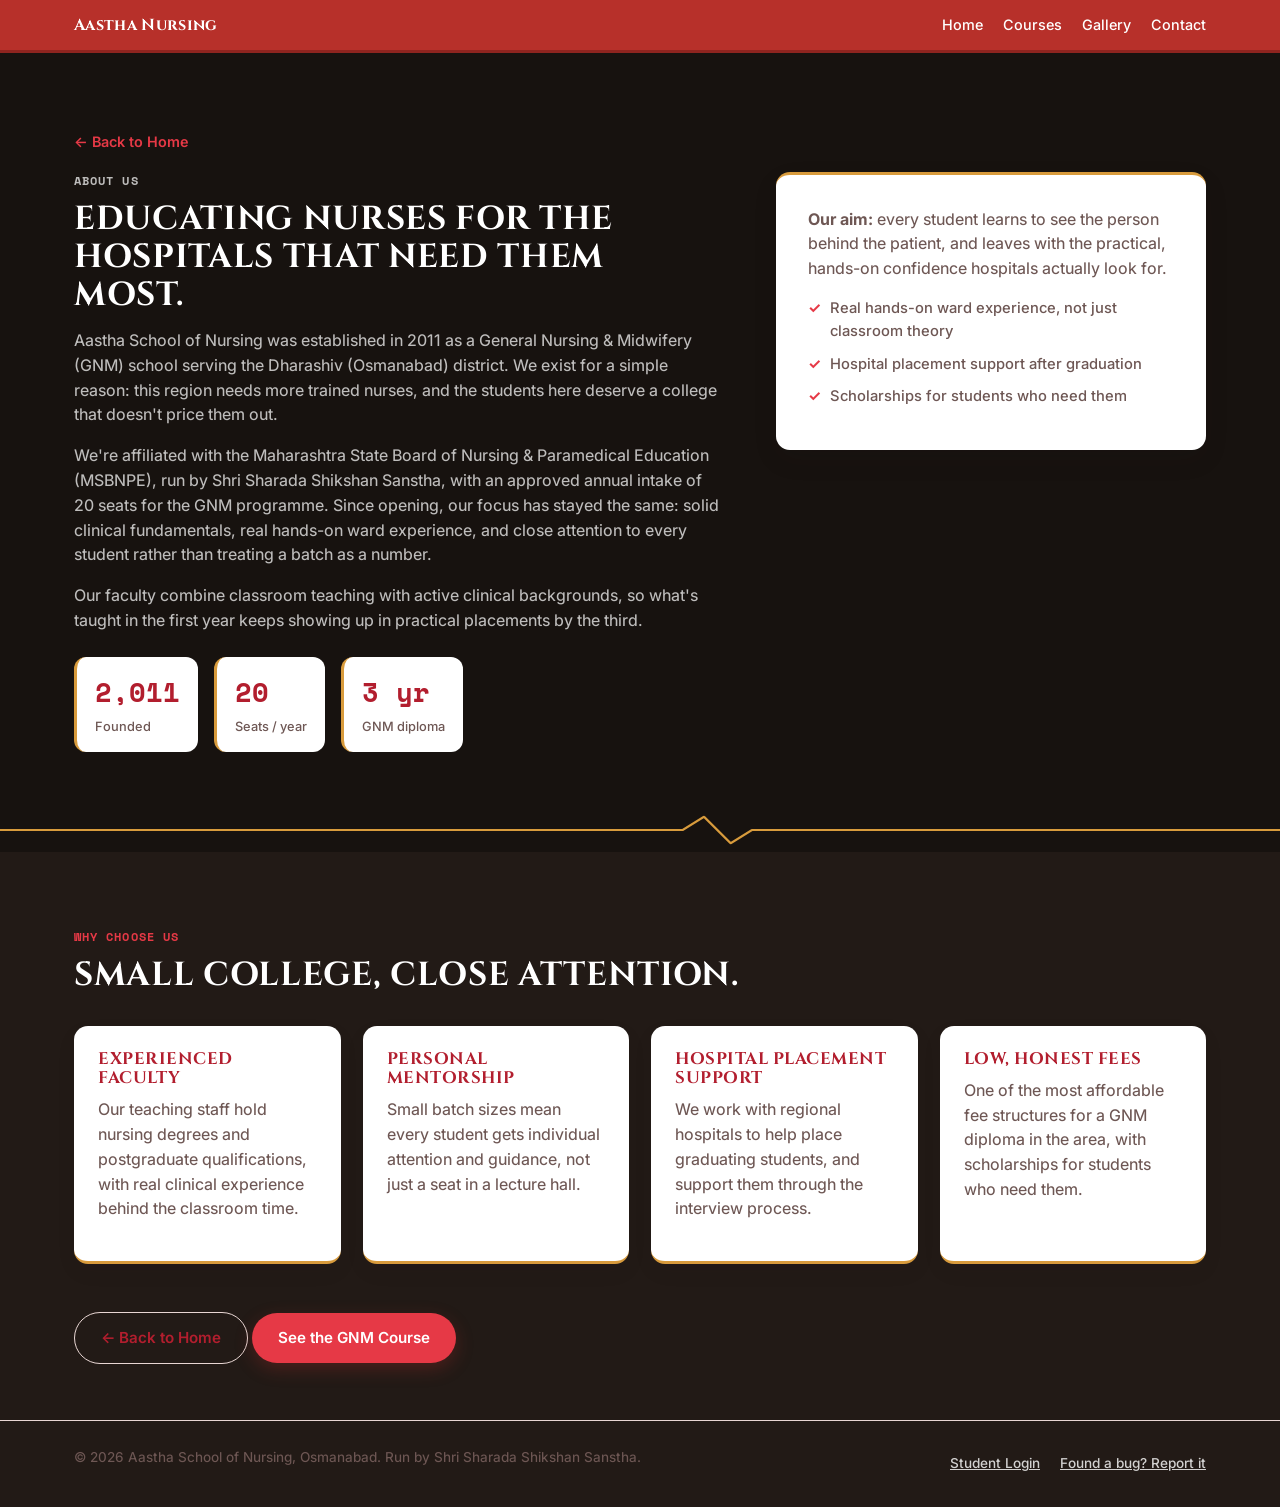
==== about.html @ f950ca06 "Add files via upload" ====
<!DOCTYPE html>
<html lang="en">
<head>
<meta charset="UTF-8">
<meta name="viewport" content="width=device-width, initial-scale=1.0">
<title>About Us — Aastha School of Nursing</title>
<meta name="description" content="About Aastha School of Nursing, Osmanabad — history, mission, and why students choose us.">
<link rel="preconnect" href="https://fonts.googleapis.com">
<link rel="preconnect" href="https://fonts.gstatic.com" crossorigin>
<link href="https://fonts.googleapis.com/css2?family=Cinzel:wght@400;500;600;700;800;900&family=Inter:wght@400;500;600;700&family=Space+Mono:wght@400;700&display=swap" rel="stylesheet">
<link rel="stylesheet" href="style.css">
<link rel="icon" type="image/svg+xml" href="assets/logo-mark.svg">
</head>
<body>
<header class="site-header">
  <div class="wrap header-inner">
    <a href="index.html" class="brand">
      <span class="brand-text">Aastha Nursing</span>
    </a>
    <nav class="simple-nav">
      <a href="index.html">Home</a>
      <a href="courses.html">Courses</a>
      <a href="index.html#gallery">Gallery</a>
      <a href="index.html#contact">Contact</a>
    </nav>
  </div>
</header>

<main>
  <section class="section" style="padding-bottom:0;">
    <div class="wrap">
      <a href="index.html" class="back-home">&larr; Back to Home</a>
    </div>
  </section>

  <!-- ABOUT (mirrors homepage section) -->
  <section class="section" style="padding-top:0;">
    <div class="wrap about-grid">
      <div class="about-text">
        <p class="eyebrow reveal">About Us</p>
        <h2 class="reveal">Educating nurses for the hospitals that need them most.</h2>
        <p class="reveal">Aastha School of Nursing was established in 2011 as a General Nursing &amp; Midwifery (GNM) school serving the Dharashiv (Osmanabad) district. We exist for a simple reason: this region needs more trained nurses, and the students here deserve a college that doesn't price them out.</p>
        <p class="reveal">We're affiliated with the Maharashtra State Board of Nursing &amp; Paramedical Education (MSBNPE), run by Shri Sharada Shikshan Sanstha, with an approved annual intake of 20 seats for the GNM programme. Since opening, our focus has stayed the same: solid clinical fundamentals, real hands-on ward experience, and close attention to every student rather than treating a batch as a number.</p>
        <p class="reveal">Our faculty combine classroom teaching with active clinical backgrounds, so what's taught in the first year keeps showing up in practical placements by the third.</p>
        <div class="mini-stats reveal-stagger">
          <div><span class="mini-num" data-count-to="2011">2011</span><span class="mini-label">Founded</span></div>
          <div><span class="mini-num" data-count-to="20">20</span><span class="mini-label">Seats / year</span></div>
          <div><span class="mini-num" data-count-to="3" data-suffix=" yr">3 yr</span><span class="mini-label">GNM diploma</span></div>
        </div>
      </div>
      <div class="about-side reveal">
        <p class="about-mission"><strong>Our aim:</strong> every student learns to see the person behind the patient, and leaves with the practical, hands-on confidence hospitals actually look for.</p>
        <ul class="about-highlights">
          <li>Real hands-on ward experience, not just classroom theory</li>
          <li>Hospital placement support after graduation</li>
          <li>Scholarships for students who need them</li>
        </ul>
      </div>
    </div>
  </section>

  <svg class="pulse-divider" viewBox="0 0 1200 60" preserveAspectRatio="none" aria-hidden="true">
    <path class="pulse-path" d="M0,30 L640,30 L660,12 L685,48 L705,30 L1200,30" />
  </svg>

  <!-- WHY US -->
  <section class="section section-alt">
    <div class="wrap">
      <p class="eyebrow reveal">Why Choose Us</p>
      <h2 class="reveal">Small college, close attention.</h2>
      <div class="why-grid reveal-stagger">
        <div class="why-card">
          <h3>Experienced faculty</h3>
          <p>Our teaching staff hold nursing degrees and postgraduate qualifications, with real clinical experience behind the classroom time.</p>
        </div>
        <div class="why-card">
          <h3>Personal mentorship</h3>
          <p>Small batch sizes mean every student gets individual attention and guidance, not just a seat in a lecture hall.</p>
        </div>
        <div class="why-card">
          <h3>Hospital placement support</h3>
          <p>We work with regional hospitals to help place graduating students, and support them through the interview process.</p>
        </div>
        <div class="why-card">
          <h3>Low, honest fees</h3>
          <p>One of the most affordable fee structures for a GNM diploma in the area, with scholarships for students who need them.</p>
        </div>
      </div>

      <div style="margin-top:48px;">
        <a href="index.html" class="btn btn-ghost">&larr; Back to Home</a>
        <a href="courses.html" class="btn btn-primary">See the GNM Course</a>
      </div>
    </div>
  </section>
</main>

<footer class="site-footer">
  <div class="wrap footer-inner">
    <p>&copy; <span id="year"></span> Aastha School of Nursing, Osmanabad. Run by Shri Sharada Shikshan Sanstha.</p>
    <div style="display:flex; gap:20px; align-items:center;">
      <a href="student-login.html">Student Login</a>
      <a href="mailto:vanwechaitanya@gmail.com">Found a bug? Report it</a>
    </div>
  </div>
</footer>

<script src="script.js"></script>
</body>
</html>
---- style.css ----
/* ============================================
   Design tokens
   ============================================ */
:root{
  --bg: #17120F;
  --bg-alt: #221A16;
  --card: #FFFFFF;
  --red: #E63946;
  --red-dark: #B21E2E;
  --marigold: #D89B3C;
  --ink: #2B1F1D;
  --ink-soft: #6E5754;
  --line: #E8D6D3;

  --font-display: "Cinzel", serif;
  --font-body: "Inter", sans-serif;
  --font-mono: "Space Mono", monospace;

  --radius: 14px;
  --wrap: 1180px;
}

*{ box-sizing: border-box; }
html{ scroll-behavior: smooth; }
body{
  margin:0;
  background:var(--bg);
  color:var(--ink);
  font-family:var(--font-body);
  font-weight:500;
  line-height:1.55;
  -webkit-font-smoothing:antialiased;
}
img{ max-width:100%; display:block; }
a{ color:inherit; }
.wrap{
  max-width:var(--wrap);
  margin:0 auto;
  padding:0 24px;
}
:focus-visible{
  outline:3px solid var(--marigold);
  outline-offset:3px;
}
@media (prefers-reduced-motion: reduce){
  *{ animation:none !important; transition:none !important; }
  html{ scroll-behavior:auto; }
}

h1,h2,h3{
  font-family:var(--font-display);
  line-height:1.15;
  margin:0 0 .4em;
  font-weight:700;
  text-transform:uppercase;
  letter-spacing:.02em;
}
h1,h2{ color:#FFFFFF; }
h3{ color:var(--red-dark); }
h1{ font-size:clamp(1.9rem, 4vw, 3.1rem); font-weight:800; letter-spacing:.01em; }
h2{ font-size:clamp(1.4rem, 2.6vw, 2.1rem); }
h3{ font-size:1.05rem; margin-bottom:.5em; font-weight:700; letter-spacing:.03em; }
p{ margin:0 0 1em; color:var(--ink-soft); font-weight:450; }

.eyebrow{
  font-family:var(--font-mono);
  text-transform:uppercase;
  letter-spacing:.09em;
  font-size:.75rem;
  color:var(--red);
  font-weight:700;
  margin:0 0 .8em;
}

.btn{
  display:inline-block;
  padding:13px 26px;
  border-radius:999px;
  font-weight:600;
  text-decoration:none;
  font-size:.95rem;
  transition:transform .15s ease, box-shadow .15s ease;
}
.btn:hover{ transform:translateY(-2px); }
.btn-primary{
  background:var(--red);
  color:#fff;
  box-shadow:0 6px 18px rgba(183,48,42,.28);
}
.btn-primary:hover{ background:var(--red-dark); }
.btn-ghost{
  background:transparent;
  color:var(--red-dark);
  border:1.5px solid var(--line);
}
.btn-ghost:hover{ border-color:var(--red); }

/* ============================================
   Header
   ============================================ */
.site-header{
  position:sticky; top:0; z-index:50;
  background:#B7302A;
  border-bottom:3px solid #8F241F;
}
.header-inner{
  display:flex; align-items:center; justify-content:space-between;
  padding:14px 24px;
}
.brand{ display:flex; align-items:center; gap:10px; text-decoration:none; }
.brand-mark{
  width:38px; height:38px; border-radius:10px;
  background:var(--red);
  color:#fff; font-family:var(--font-display); font-weight:700;
  display:flex; align-items:center; justify-content:center;
  font-size:1.15rem;
}
.brand-mark-img{ border-radius:10px; flex-shrink:0; box-shadow:0 0 0 2px rgba(255,255,255,.5); }
.brand-text{
  font-family:var(--font-display);
  font-weight:700;
  font-size:1rem;
  letter-spacing:.02em;
  color:#FFFFFF;
  line-height:1.25;
}
.brand-text span{ font-size:.85rem; color:#FFFFFF; font-weight:700; }

.main-nav{ display:flex; align-items:center; gap:28px; font-size:.92rem; font-weight:500;}
.main-nav a{ text-decoration:none; color:#FFFFFF; position:relative; }
.main-nav a:not(.nav-login):after{
  content:""; position:absolute; left:0; right:0; bottom:-6px; height:2px;
  background:var(--marigold); transform:scaleX(0); transition:transform .2s ease;
}
.main-nav a:not(.nav-login):hover:after{ transform:scaleX(1); }
.nav-login{
  background:#FFFFFF; color:#7A1F1A !important;
  padding:8px 16px; border-radius:999px; font-weight:600;
}

.nav-toggle{
  display:none; flex-direction:column; gap:5px;
  background:none; border:none; cursor:pointer; padding:6px;
}
.nav-toggle span{ width:24px; height:2px; background:#FFFFFF; }

@media (max-width: 860px){
  .nav-toggle{ display:flex; }
  .main-nav{
    position:absolute; top:100%; left:0; right:0;
    background:#B7302A;
    flex-direction:column; align-items:flex-start;
    padding:18px 24px; gap:16px;
    border-bottom:3px solid #8F241F;
    display:none;
  }
  .main-nav.open{ display:flex; }
}

/* ============================================
   Pulse divider — signature element
   ============================================ */
.pulse-divider{
  width:100%; height:44px; display:block;
}
.pulse-path{
  fill:none;
  stroke:var(--marigold);
  stroke-width:2.5;
  stroke-linecap:round;
  stroke-linejoin:round;
  stroke-dasharray:1400;
  animation:pulse-sweep 2.4s ease-in-out infinite;
}
@keyframes pulse-sweep{
  0%, 15%   { stroke-dashoffset:1400; }
  55%, 70%  { stroke-dashoffset:0; }
  100%      { stroke-dashoffset:-1400; }
}

/* ============================================
   Hero
   ============================================ */
.hero{ padding-top:56px; }
.hero-inner{
  display:grid;
  grid-template-columns:1.1fr .9fr;
  gap:56px;
  align-items:center;
  padding-bottom:20px;
}
.hero-sub{ max-width:46ch; font-size:1.05rem; }
.hero-actions{ display:flex; gap:14px; flex-wrap:wrap; margin-top:8px; }

.hero-card{ position:relative; }
.hero-photo{
  border-radius:var(--radius);
  aspect-ratio:4/3.1;
  overflow:hidden;
}
.hero-photo-img{
  width:100%; height:100%; object-fit:cover;
}
.photo-note small{ opacity:.8; }
.hero-stat{
  position:absolute; left:-18px; bottom:-22px;
  background:var(--card);
  border-radius:12px;
  padding:14px 20px;
  box-shadow:0 14px 30px rgba(42,25,22,.16);
  display:flex; flex-direction:column;
}
.stat-num{
  font-family:var(--font-mono); font-weight:700;
  font-size:1.4rem; color:var(--red-dark);
}
.stat-label{ font-size:.78rem; color:var(--ink-soft); }

@media (max-width: 860px){
  .hero-inner{ grid-template-columns:1fr; gap:40px; }
  .hero-stat{ left:16px; bottom:-20px; }
}

/* ============================================
   Sections
   ============================================ */
.section{ padding:76px 0 56px; }
.section-alt{ background:var(--bg-alt); }
.section-sub{ max-width:60ch; }

/* About */
.about-grid{
  display:grid; grid-template-columns:1.2fr .8fr; gap:56px;
}
.mini-stats{ display:flex; gap:16px; margin-top:24px; flex-wrap:wrap; }
.mini-stats > div{
  background:var(--card); border-radius:12px; padding:14px 18px;
  border-left:3px solid var(--marigold);
}
.mini-num{
  display:block; font-family:var(--font-mono); font-weight:800;
  font-size:1.7rem; color:var(--red-dark);
}
.mini-label{ font-size:.8rem; color:var(--ink-soft); }
.about-side{
  background:var(--card); border-radius:var(--radius);
  padding:32px; box-shadow:0 10px 26px rgba(42,25,22,.08);
  align-self:start;
  border-top:3px solid var(--marigold);
}
.about-side blockquote{
  font-family:var(--font-body);
  font-style:italic; color:var(--red-dark);
  font-size:1.15rem; margin:0 0 18px; font-weight:500;
  border-left:3px solid var(--marigold);
  padding-left:16px;
}
@media (max-width: 860px){ .about-grid{ grid-template-columns:1fr; } }

/* Courses */
.year-cards{
  display:grid; grid-template-columns:repeat(3, 1fr); gap:24px;
  margin:36px 0 44px;
}
.year-card{
  background:var(--card); border-radius:var(--radius);
  padding:28px 26px; box-shadow:0 10px 24px rgba(42,25,22,.08);
  border-top:3px solid var(--marigold);
}
.year-num{
  font-family:var(--font-mono); font-weight:700; color:var(--marigold);
  font-size:.85rem; letter-spacing:.06em;
}
.year-card ul{ padding-left:18px; margin:0; color:var(--ink-soft); }
.year-card li{ margin-bottom:6px; }

.fee-callout{
  background:var(--red-dark); color:#fff;
  border-radius:var(--radius);
  padding:32px; display:flex; gap:36px; align-items:center;
  flex-wrap:wrap;
  border:2px solid var(--marigold);
}
.fee-amount{
  font-family:var(--font-mono); font-weight:700;
  font-size:2.6rem; display:block; color:#FFFFFF;
  letter-spacing:-0.01em;
}
.fee-caption{ font-size:.9rem; opacity:.9; max-width:20ch; display:inline-block; font-weight:600; color:var(--marigold); }
.fee-callout p{ color:rgba(255,255,255,.9); margin:0; max-width:42ch; flex:1; }

@media (max-width: 860px){ .year-cards{ grid-template-columns:1fr; } }

/* Why us */
.why-grid{
  display:grid; grid-template-columns:repeat(4, 1fr); gap:22px; margin-top:32px;
}
.why-card{
  background:var(--card); border-radius:var(--radius);
  padding:24px; box-shadow:0 8px 20px rgba(42,25,22,.06);
  border-bottom:3px solid var(--marigold);
}
@media (max-width: 960px){ .why-grid{ grid-template-columns:1fr 1fr; } }
@media (max-width: 560px){ .why-grid{ grid-template-columns:1fr; } }

/* Gallery */
.gallery-grid{
  display:grid; grid-template-columns:repeat(3, 1fr); gap:18px; margin-top:30px;
}
.gallery-item{
  aspect-ratio:4/3;
  border-radius:10px;
  overflow:hidden;
}
.gallery-item img{
  width:100%; height:100%; object-fit:cover;
  transition:transform .3s ease;
}
.gallery-item:hover img{ transform:scale(1.05); }
@media (max-width: 760px){ .gallery-grid{ grid-template-columns:1fr 1fr; } }

/* Contact */
.contact-grid{
  display:grid; grid-template-columns:1fr 1fr; gap:48px; align-items:start;
}
.contact-list{ list-style:none; padding:0; margin:0 0 26px; }
.contact-list li{ margin-bottom:12px; color:var(--ink-soft); }
.contact-list a{ text-decoration:underline; color:var(--red-dark); }
.map-embed{ border-radius:var(--radius); overflow:hidden; box-shadow:0 10px 26px rgba(42,25,22,.1); }
@media (max-width: 860px){ .contact-grid{ grid-template-columns:1fr; } }

/* Footer */
.site-footer{
  border-top:1px solid var(--line);
  padding:26px 0; background:var(--bg-alt);
}
.footer-inner{
  display:flex; justify-content:space-between; align-items:center;
  flex-wrap:wrap; gap:10px;
  font-size:.85rem; color:rgba(255,255,255,.6);
}
.footer-inner a{ text-decoration:underline; color:rgba(255,255,255,.8); }

/* ============================================
   Mobile spacing tightened — less scroll, same content
   ============================================ */
@media (max-width: 640px){
  .hero{ padding-top:28px; }
  .hero-inner{ gap:28px; padding-bottom:8px; }
  .hero-actions{ gap:10px; }
  .hero-stat{ padding:10px 16px; }

  .section{ padding:44px 0 32px; }
  .section-sub{ margin-bottom:4px; }

  .about-grid{ gap:28px; }
  .mini-stats{ gap:10px; margin-top:16px; }
  .mini-stats > div{ padding:10px 14px; }
  .about-side{ padding:22px; }

  .year-cards{ gap:16px; margin:24px 0 28px; }
  .year-card{ padding:20px 20px; }
  .fee-callout{ padding:22px; gap:18px; }
  .fee-amount{ font-size:2rem; }

  .why-grid{ gap:14px; margin-top:20px; }
  .why-card{ padding:18px; }

  .gallery-grid{ gap:10px; margin-top:18px; }

  .contact-grid{ gap:28px; }
  .contact-list li{ margin-bottom:8px; }

  h1{ margin-bottom:.3em; }
  h2{ margin-bottom:.3em; }
  p{ margin-bottom:.7em; }
}

/* ============================================
   Auth forms + admin dashboard
   ============================================ */
.auth-wrap{
  max-width:420px; margin:0 auto;
  min-height:70vh; display:flex; flex-direction:column; justify-content:center;
}
.auth-card{
  background:var(--card); border-radius:var(--radius);
  padding:36px; box-shadow:0 14px 34px rgba(42,25,22,.1);
  border-top:3px solid var(--red);
}
.field{ margin-bottom:18px; }
.field label{
  display:block; font-size:.82rem; font-weight:600;
  color:var(--ink); margin-bottom:6px;
}
.field input{
  width:100%; padding:12px 14px; border-radius:8px;
  border:1.5px solid var(--line); font-family:var(--font-body);
  font-size:.95rem; background:var(--card); color:var(--ink);
}
.field input:focus{ outline:none; border-color:var(--red); }
.field-hint{ font-size:.78rem; color:var(--ink-soft); margin-top:5px; }
.form-msg{
  font-size:.88rem; padding:10px 14px; border-radius:8px; margin-bottom:16px;
  display:none;
}
.form-msg.show{ display:block; }
.form-msg.error{ background:#FCE8E6; color:var(--red-dark); }
.form-msg.success{ background:#E7F3EC; color:#1D4A34; }
.btn-block{ width:100%; text-align:center; display:block; border:none; cursor:pointer; }

/* Admin dashboard */
.admin-toolbar{
  display:flex; gap:14px; align-items:center; flex-wrap:wrap;
  margin:24px 0; justify-content:space-between;
}
.admin-search{ flex:1; min-width:220px; max-width:340px; }
.admin-add{ display:flex; gap:10px; align-items:center; flex-wrap:wrap; }
.admin-add input{ width:180px; }
.admin-table{
  width:100%; border-collapse:collapse; background:var(--card);
  border-radius:var(--radius); overflow:hidden;
  box-shadow:0 8px 20px rgba(42,25,22,.06);
}
.admin-table th{
  text-align:left; font-family:var(--font-mono); font-size:.75rem;
  text-transform:uppercase; letter-spacing:.06em; color:var(--ink-soft);
  padding:12px 16px; border-bottom:2px solid var(--line);
}
.admin-table td{
  padding:12px 16px; border-bottom:1px solid var(--line); font-size:.9rem;
}
.status-pill{
  display:inline-block; padding:4px 12px; border-radius:999px;
  font-size:.78rem; font-weight:600;
}
.status-active{ background:#E7F3EC; color:#1D4A34; }
.status-revoked{ background:#FCE8E6; color:var(--red-dark); }
.status-pending{ background:#FCF3E3; color:#7A5A1F; }
.toggle-btn{
  padding:6px 14px; border-radius:999px; border:1.5px solid var(--line);
  background:none; cursor:pointer; font-size:.82rem; font-weight:600;
  font-family:var(--font-body); color:var(--ink);
}
.toggle-btn:hover{ border-color:var(--red); color:var(--red-dark); }
.logout-link{ font-size:.85rem; text-decoration:underline; cursor:pointer; }

/* Simple single-link nav for notes/settings/admin pages (no hamburger toggle needed) */
.simple-nav{ display:flex; align-items:center; gap:20px; }
.simple-nav a, .simple-nav .logout-link{
  color:#fff; text-decoration:none; font-size:.9rem; font-weight:500;
}
.simple-nav a:hover, .simple-nav .logout-link:hover{ text-decoration:underline; }

/* Password show/hide toggle */
.field-password{ position:relative; }
.field-password input{ padding-right:64px; }
.pw-toggle{
  position:absolute; right:12px; top:50%; transform:translateY(-50%);
  background:none; border:none; cursor:pointer;
  font-size:.8rem; font-weight:600; color:var(--red-dark);
  font-family:var(--font-body); padding:4px 6px;
}
.pw-toggle:hover{ text-decoration:underline; }

/* Hanging "Notes Inside" sign — swings off the Student Login button */
.nav-login-wrap{ position:relative; display:inline-block; }
.hanging-sign{
  position:absolute; top:100%; right:2px;
  transform-origin:top center;
  animation:sign-swing 3.5s ease-in-out infinite;
  pointer-events:none;
}
@keyframes sign-swing{
  0%, 100%{ transform:rotate(-5deg); }
  50%{ transform:rotate(5deg); }
}
@media (max-width: 860px){ .hanging-sign{ display:none; } }
@media (prefers-reduced-motion: reduce){ .hanging-sign{ animation:none; } }

/* ============================================
   Interactive layer — simple, restrained
   ============================================ */

/* Scroll reveal (fade + rise) — the one consistent animation used site-wide */
.reveal{
  opacity:0; transform:translateY(20px);
  transition:opacity .6s ease, transform .6s ease;
}
.reveal.revealed{ opacity:1; transform:translateY(0); }

/* Staggered children reveal (card grids) */
.reveal-stagger > *{
  opacity:0; transform:translateY(16px);
  transition:opacity .5s ease, transform .5s ease;
}
.reveal-stagger.revealed > *:nth-child(1){ transition-delay:.03s; }
.reveal-stagger.revealed > *:nth-child(2){ transition-delay:.09s; }
.reveal-stagger.revealed > *:nth-child(3){ transition-delay:.15s; }
.reveal-stagger.revealed > *:nth-child(4){ transition-delay:.21s; }
.reveal-stagger.revealed > *:nth-child(5){ transition-delay:.27s; }
.reveal-stagger.revealed > *:nth-child(6){ transition-delay:.33s; }
.reveal-stagger.revealed > *{ opacity:1; transform:translateY(0); }

/* Hero photo — slow, subtle "living photo" zoom */
.hero-photo-img{ animation:hero-zoom 16s ease-in-out infinite alternate; }
@keyframes hero-zoom{
  from{ transform:scale(1); }
  to{ transform:scale(1.06); }
}

/* Count-up numbers get a tiny pop when they finish */
.count-pop{ animation:count-pop-anim .3s ease; }
@keyframes count-pop-anim{
  0%{ transform:scale(1); } 50%{ transform:scale(1.06); } 100%{ transform:scale(1); }
}

/* Gallery lightbox */
.lightbox-overlay{
  position:fixed; inset:0; background:rgba(20,10,9,.88);
  display:none; align-items:center; justify-content:center;
  z-index:1000; padding:24px; cursor:zoom-out;
}
.lightbox-overlay.open{ display:flex; }
.lightbox-overlay img{
  max-width:min(90vw, 900px); max-height:85vh; border-radius:10px;
  box-shadow:0 20px 60px rgba(0,0,0,.5);
  transform:scale(.95); opacity:0;
  animation:lightbox-in .2s ease forwards;
}
@keyframes lightbox-in{ to{ transform:scale(1); opacity:1; } }
.gallery-item{ cursor:zoom-in; }

@media (prefers-reduced-motion: reduce){
  .reveal, .reveal-stagger > *{
    opacity:1 !important; transform:none !important; transition:none !important;
  }
  .hero-photo-img{ animation:none !important; }
}

/* Admin: row action menu (three-dot) + delete confirmation modal */
.row-menu{ position:relative; display:inline-block; }
.row-menu-btn{
  background:none; border:1.5px solid var(--line); border-radius:8px;
  width:32px; height:32px; cursor:pointer; font-size:1.1rem; line-height:1;
  color:var(--ink-soft); font-family:var(--font-body);
}
.row-menu-btn:hover{ border-color:var(--red); color:var(--red-dark); }
.row-menu-dropdown{
  display:none; position:absolute; right:0; top:calc(100% + 4px);
  background:var(--card); border:1px solid var(--line); border-radius:10px;
  box-shadow:0 10px 26px rgba(42,25,22,.14); min-width:170px; z-index:20;
  overflow:hidden;
}
.row-menu-dropdown.open{ display:block; }
.row-menu-dropdown button{
  display:block; width:100%; text-align:left; padding:10px 14px;
  background:none; border:none; cursor:pointer; font-size:.85rem;
  font-family:var(--font-body); color:var(--red-dark); font-weight:600;
}
.row-menu-dropdown button:hover{ background:rgba(0,0,0,.05); }

.modal-overlay{
  position:fixed; inset:0; background:rgba(20,10,9,.6);
  display:none; align-items:center; justify-content:center;
  z-index:1000; padding:24px;
}
.modal-overlay.open{ display:flex; }
.modal-box{
  background:var(--card); border-radius:var(--radius); padding:30px;
  max-width:420px; width:100%; border-top:3px solid var(--red);
}
.modal-box h3{ margin-bottom:10px; }
.modal-box p{ font-size:.9rem; margin-bottom:16px; }
.modal-actions{ display:flex; gap:10px; margin-top:18px; }
.modal-actions .btn{ flex:1; }
.btn-danger{ background:var(--red); color:#fff; }
.btn-danger:hover:not(:disabled){ background:var(--red-dark); }
.btn-danger:disabled{ opacity:.4; cursor:not-allowed; }

/* Headings inside white auth cards must stay dark, not inherit the page's white heading color */
.auth-card h2{ color:var(--red-dark); text-transform:none; letter-spacing:0; }

/* Paragraphs sitting directly on the dark page background need light text.
   Paragraphs inside white cards (.why-card p, .about-side p, etc.) are untouched
   by this and correctly stay dark via the default p{} rule. */
.hero-sub,
.about-text > p,
.section-sub,
.contact-list li{
  color:rgba(255,255,255,.72);
}
.contact-list a{ color:var(--red); text-decoration:underline; }
.eyebrow{ color:var(--red); }

/* ============================================
   Loading spinner state for buttons (login, add/delete student, etc.)
   ============================================ */
.btn-loading{ color:transparent !important; pointer-events:none; position:relative; }
.btn-loading::after{
  content:""; position:absolute; top:50%; left:50%; width:18px; height:18px;
  margin:-9px 0 0 -9px; border:2.5px solid rgba(255,255,255,.35); border-top-color:#fff;
  border-radius:50%; animation:btn-spin .7s linear infinite;
}
@keyframes btn-spin{ to{ transform:rotate(360deg); } }

/* Admin search box — was unstyled before, now a real search field */
.admin-search{
  padding:11px 16px; border-radius:999px; border:1.5px solid var(--line);
  font-family:var(--font-body); font-size:.9rem; background:var(--card); color:var(--ink);
}
.admin-search:focus{ outline:none; border-color:var(--red); }

/* Small "back to home" link used on the About/Courses standalone pages */
.back-home{
  display:inline-flex; align-items:center; gap:6px;
  font-size:.9rem; font-weight:600; color:var(--red);
  text-decoration:none; margin-bottom:18px;
}
.back-home:hover{ text-decoration:underline; }

@media (prefers-reduced-motion: reduce){
  .btn-loading::after{ animation:none; }
}

.about-highlights{ list-style:none; padding:0; margin:16px 0 0; }
.about-highlights li{
  position:relative; padding-left:22px; margin-bottom:10px;
  color:var(--ink-soft); font-size:.92rem;
}
.about-highlights li::before{
  content:"✓"; position:absolute; left:0; color:var(--red); font-weight:700;
}
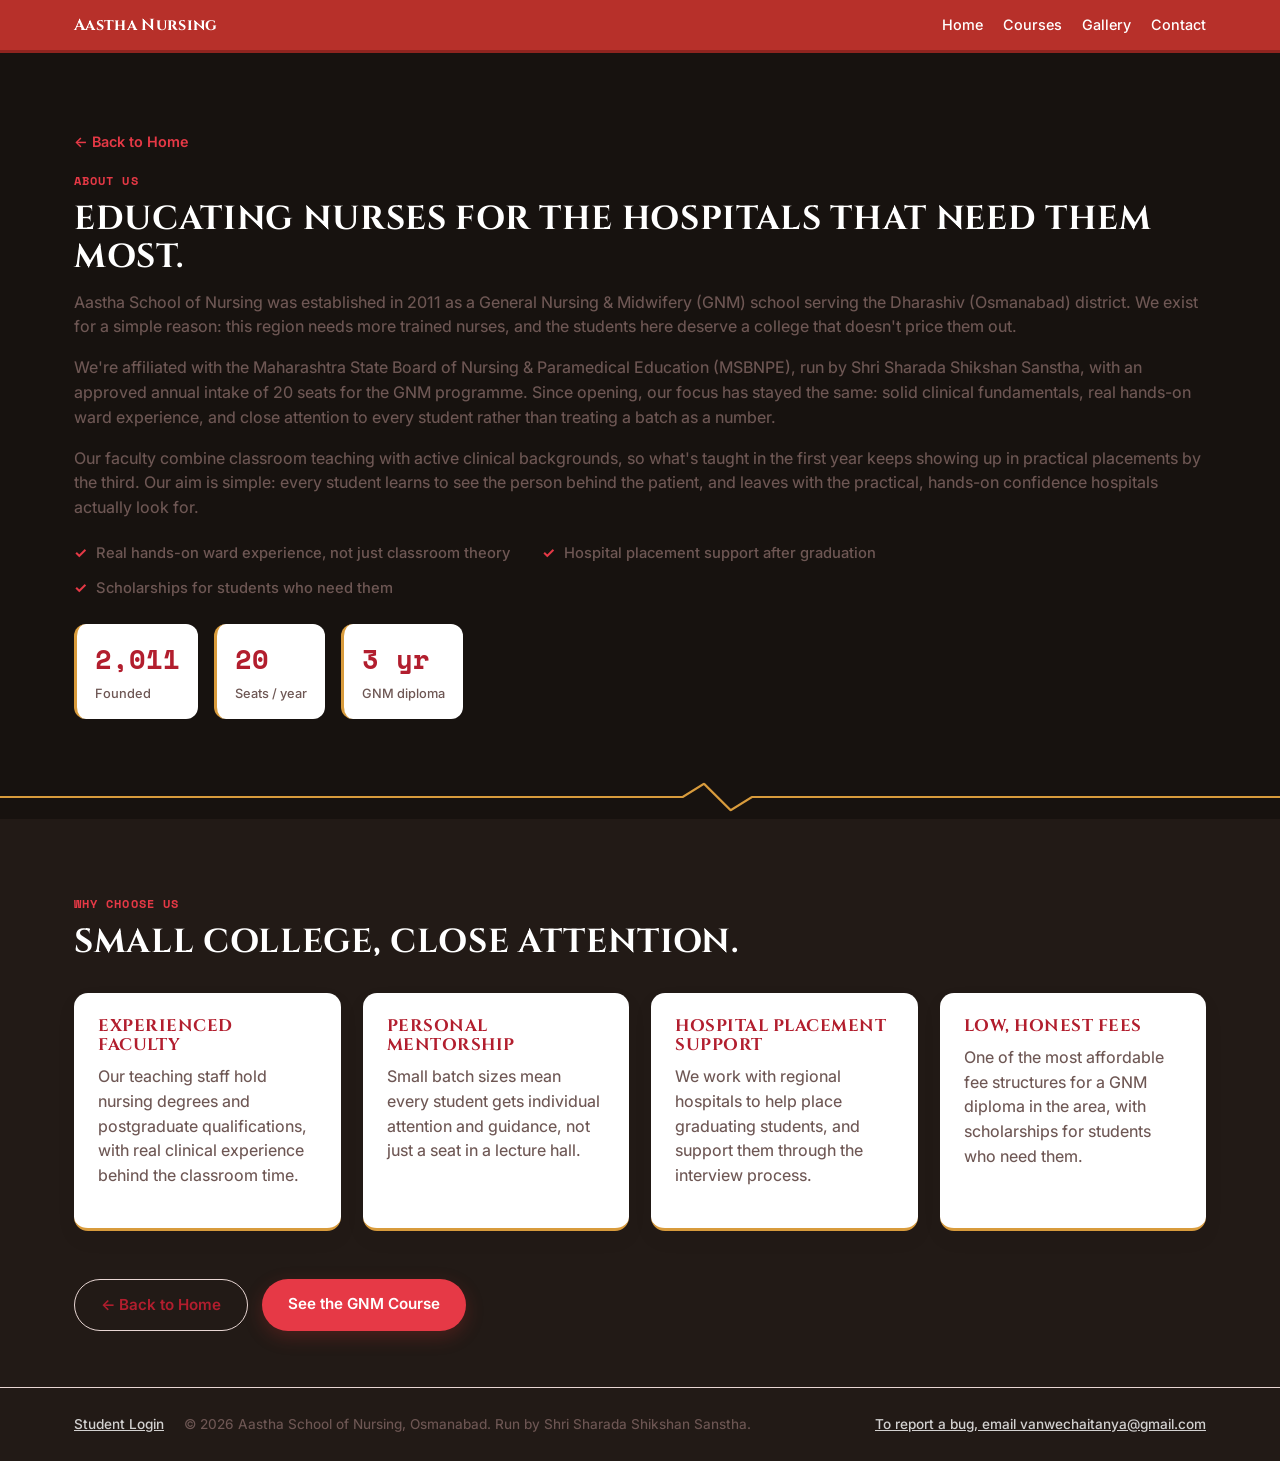
==== commit 96d344a8: "Add files via upload" ====
--- a/about.html
+++ b/about.html
@@ -21,7 +21,7 @@
       <a href="index.html">Home</a>
       <a href="courses.html">Courses</a>
       <a href="index.html#gallery">Gallery</a>
-      <a href="index.html#contact">Contact</a>
+      <a href="contact.html">Contact</a>
     </nav>
   </div>
 </header>
@@ -33,28 +33,24 @@
     </div>
   </section>
 
-  <!-- ABOUT (mirrors homepage section) -->
   <section class="section" style="padding-top:0;">
-    <div class="wrap about-grid">
-      <div class="about-text">
-        <p class="eyebrow reveal">About Us</p>
-        <h2 class="reveal">Educating nurses for the hospitals that need them most.</h2>
-        <p class="reveal">Aastha School of Nursing was established in 2011 as a General Nursing &amp; Midwifery (GNM) school serving the Dharashiv (Osmanabad) district. We exist for a simple reason: this region needs more trained nurses, and the students here deserve a college that doesn't price them out.</p>
-        <p class="reveal">We're affiliated with the Maharashtra State Board of Nursing &amp; Paramedical Education (MSBNPE), run by Shri Sharada Shikshan Sanstha, with an approved annual intake of 20 seats for the GNM programme. Since opening, our focus has stayed the same: solid clinical fundamentals, real hands-on ward experience, and close attention to every student rather than treating a batch as a number.</p>
-        <p class="reveal">Our faculty combine classroom teaching with active clinical backgrounds, so what's taught in the first year keeps showing up in practical placements by the third.</p>
-        <div class="mini-stats reveal-stagger">
-          <div><span class="mini-num" data-count-to="2011">2011</span><span class="mini-label">Founded</span></div>
-          <div><span class="mini-num" data-count-to="20">20</span><span class="mini-label">Seats / year</span></div>
-          <div><span class="mini-num" data-count-to="3" data-suffix=" yr">3 yr</span><span class="mini-label">GNM diploma</span></div>
-        </div>
-      </div>
-      <div class="about-side reveal">
-        <p class="about-mission"><strong>Our aim:</strong> every student learns to see the person behind the patient, and leaves with the practical, hands-on confidence hospitals actually look for.</p>
-        <ul class="about-highlights">
-          <li>Real hands-on ward experience, not just classroom theory</li>
-          <li>Hospital placement support after graduation</li>
-          <li>Scholarships for students who need them</li>
-        </ul>
+    <div class="wrap">
+      <p class="eyebrow reveal">About Us</p>
+      <h2 class="reveal">Educating nurses for the hospitals that need them most.</h2>
+      <p class="reveal">Aastha School of Nursing was established in 2011 as a General Nursing &amp; Midwifery (GNM) school serving the Dharashiv (Osmanabad) district. We exist for a simple reason: this region needs more trained nurses, and the students here deserve a college that doesn't price them out.</p>
+      <p class="reveal">We're affiliated with the Maharashtra State Board of Nursing &amp; Paramedical Education (MSBNPE), run by Shri Sharada Shikshan Sanstha, with an approved annual intake of 20 seats for the GNM programme. Since opening, our focus has stayed the same: solid clinical fundamentals, real hands-on ward experience, and close attention to every student rather than treating a batch as a number.</p>
+      <p class="reveal">Our faculty combine classroom teaching with active clinical backgrounds, so what's taught in the first year keeps showing up in practical placements by the third. Our aim is simple: every student learns to see the person behind the patient, and leaves with the practical, hands-on confidence hospitals actually look for.</p>
+
+      <ul class="about-highlights about-highlights-row reveal">
+        <li>Real hands-on ward experience, not just classroom theory</li>
+        <li>Hospital placement support after graduation</li>
+        <li>Scholarships for students who need them</li>
+      </ul>
+
+      <div class="mini-stats reveal-stagger">
+        <div><span class="mini-num" data-count-to="2011">2011</span><span class="mini-label">Founded</span></div>
+        <div><span class="mini-num" data-count-to="20">20</span><span class="mini-label">Seats / year</span></div>
+        <div><span class="mini-num" data-count-to="3" data-suffix=" yr">3 yr</span><span class="mini-label">GNM diploma</span></div>
       </div>
     </div>
   </section>
@@ -63,7 +59,6 @@
     <path class="pulse-path" d="M0,30 L640,30 L660,12 L685,48 L705,30 L1200,30" />
   </svg>
 
-  <!-- WHY US -->
   <section class="section section-alt">
     <div class="wrap">
       <p class="eyebrow reveal">Why Choose Us</p>
@@ -87,7 +82,7 @@
         </div>
       </div>
 
-      <div style="margin-top:48px;">
+      <div style="margin-top:48px; display:flex; gap:14px; flex-wrap:wrap;">
         <a href="index.html" class="btn btn-ghost">&larr; Back to Home</a>
         <a href="courses.html" class="btn btn-primary">See the GNM Course</a>
       </div>
@@ -97,11 +92,11 @@
 
 <footer class="site-footer">
   <div class="wrap footer-inner">
-    <p>&copy; <span id="year"></span> Aastha School of Nursing, Osmanabad. Run by Shri Sharada Shikshan Sanstha.</p>
     <div style="display:flex; gap:20px; align-items:center;">
       <a href="student-login.html">Student Login</a>
-      <a href="mailto:vanwechaitanya@gmail.com">Found a bug? Report it</a>
+      <p style="margin:0;">&copy; <span id="year"></span> Aastha School of Nursing, Osmanabad. Run by Shri Sharada Shikshan Sanstha.</p>
     </div>
+    <a href="mailto:vanwechaitanya@gmail.com">To report a bug, email vanwechaitanya@gmail.com</a>
   </div>
 </footer>
 
--- a/style.css
+++ b/style.css
@@ -604,14 +604,12 @@
 }
 @keyframes btn-spin{ to{ transform:rotate(360deg); } }
 
-/* Admin search box — was unstyled before, now a real search field */
 .admin-search{
   padding:11px 16px; border-radius:999px; border:1.5px solid var(--line);
   font-family:var(--font-body); font-size:.9rem; background:var(--card); color:var(--ink);
 }
 .admin-search:focus{ outline:none; border-color:var(--red); }
 
-/* Small "back to home" link used on the About/Courses standalone pages */
 .back-home{
   display:inline-flex; align-items:center; gap:6px;
   font-size:.9rem; font-weight:600; color:var(--red);
@@ -619,10 +617,6 @@
 }
 .back-home:hover{ text-decoration:underline; }
 
-@media (prefers-reduced-motion: reduce){
-  .btn-loading::after{ animation:none; }
-}
-
 .about-highlights{ list-style:none; padding:0; margin:16px 0 0; }
 .about-highlights li{
   position:relative; padding-left:22px; margin-bottom:10px;
@@ -631,3 +625,28 @@
 .about-highlights li::before{
   content:"✓"; position:absolute; left:0; color:var(--red); font-weight:700;
 }
+
+@media (prefers-reduced-motion: reduce){
+  .btn-loading::after{ animation:none; }
+}
+
+/* About section — horizontal checklist row (replaces the old vertical side-card list) */
+.about-highlights-row{
+  display:flex; flex-wrap:wrap; gap:12px 32px; margin:22px 0 0;
+}
+.about-highlights-row li{ padding-left:22px; margin-bottom:0; }
+@media (max-width: 760px){
+  .about-highlights-row{ flex-direction:column; gap:10px; }
+}
+
+/* About section — horizontal/inline on desktop, boxed card on mobile (matches old design) */
+.about-mobile-card{ /* no special styling on desktop — stays plain/inline */ }
+@media (max-width: 760px){
+  .about-mobile-card{
+    background:var(--card); border-top:3px solid var(--marigold);
+    border-radius:var(--radius); padding:24px; margin-top:24px;
+    box-shadow:0 10px 26px rgba(42,25,22,.1);
+  }
+  .about-mobile-card .about-highlights-row{ flex-direction:column; gap:10px; }
+  .about-mobile-card .mini-stats{ margin-top:18px; }
+}
